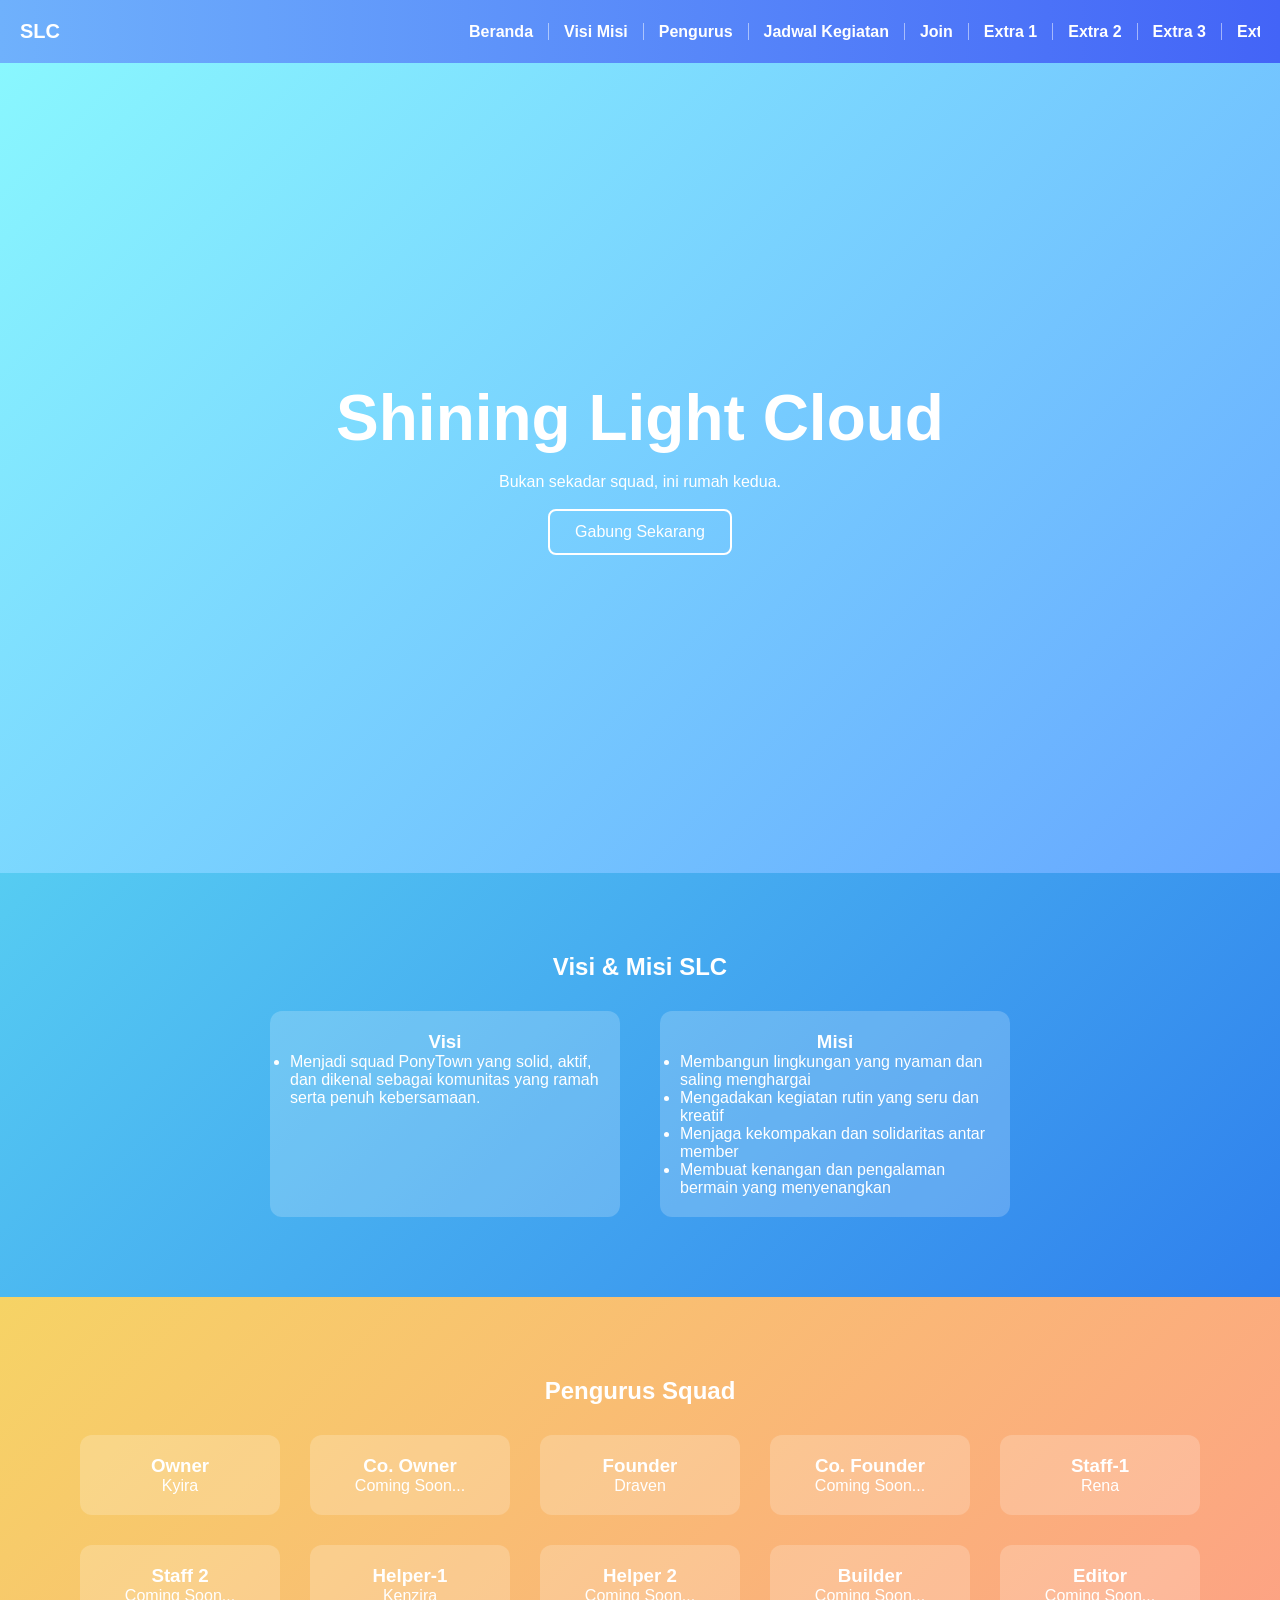
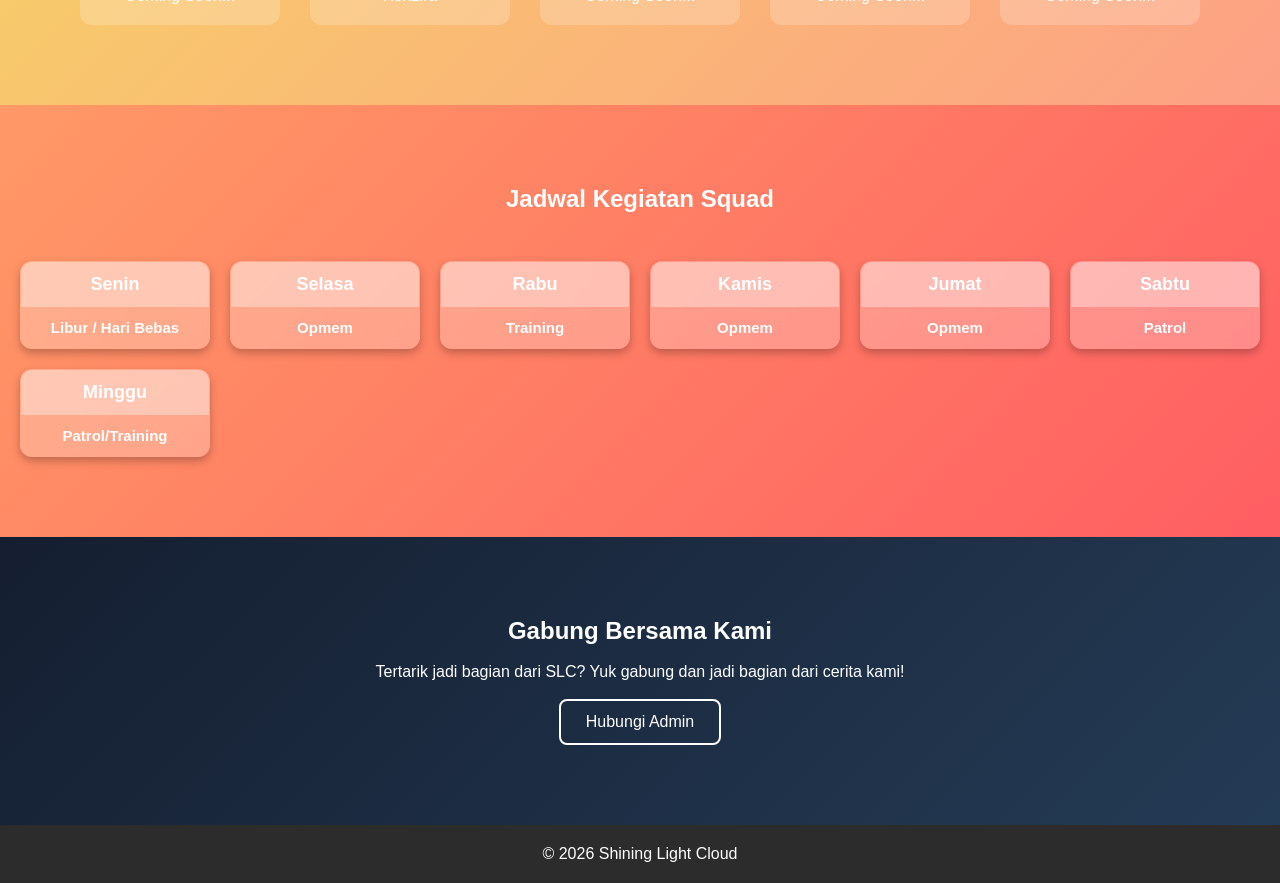
==== index.html @ 94235d1d "Add files via upload" ====
<!DOCTYPE html>
<html lang="id">
<head>
    <meta charset="UTF-8">
    <meta name="viewport" content="width=device-width, initial-scale=1.0">
    <title>Shining Light Cloud</title>
    <link rel="stylesheet" href="assets/css/beranda.css">
</head>
<body>

<!-- NAVBAR -->
<nav class="navbar">
    <div class="logo">SLC</div>

    <div class="nav-scroll">
        <ul>
            <li><a href="#hero">Beranda</a></li>
            <li><a href="#about">Visi Misi</a></li>
            <li><a href="#team">Pengurus</a></li>
            <li><a href="#activity">Jadwal Kegiatan</a></li>
            <li><a href="#join">Join</a></li>

            <!-- Extra scroll menu -->
            <li><a href="#extra1">Extra 1</a></li>
            <li><a href="#extra2">Extra 2</a></li>
            <li><a href="#extra3">Extra 3</a></li>
            <li><a href="#extra4">Extra 4</a></li>
            <li><a href="#extra5">Extra 5</a></li>
            <li><a href="#extra6">Extra 6</a></li>
        </ul>
    </div>
</nav>

<!-- HERO -->
<section id="hero" class="section hero">
    <div class="hero-text">
        <h1>Shining Light Cloud</h1> <br>
        <p>Bukan sekadar squad, ini rumah kedua.</p> <br>
        <a href="#join" class="btn">Gabung Sekarang</a>
    </div>
</section>

<!-- ABOUT -->
<section id="about" class="section about">
    <h2>Visi & Misi SLC</h2>

    <div class="about-container">
        <div class="visi">
            <h3>Visi</h3>
            <ul>
                <li>Menjadi squad PonyTown yang solid, aktif, dan dikenal sebagai komunitas yang ramah serta penuh kebersamaan.</li>
            </ul>
        </div>

        <div class="misi">
            <h3>Misi</h3>
            <ul>
                <li>Membangun lingkungan yang nyaman dan saling menghargai</li>
                <li>Mengadakan kegiatan rutin yang seru dan kreatif</li>
                <li>Menjaga kekompakan dan solidaritas antar member</li>
                <li>Membuat kenangan dan pengalaman bermain yang menyenangkan</li>
            </ul>
        </div>
    </div>
</section>

<!-- TEAM -->
<section id="team" class="section team">
    <h2>Pengurus Squad</h2>

    <div class="team-container">

        <a href="pages/admin/kyira.html" class="member">
            <h3>Owner</h3>
            <p>Kyira</p>
        </a>

        <div class="member">
            <h3>Co. Owner</h3>
            <p>Coming Soon...</p>
        </div>

        <a href="pages/admin/draven.html" class="member">
            <h3>Founder</h3>
            <p>Draven</p>
        </a>

        <div class="member">
            <h3>Co. Founder</h3>
            <p>Coming Soon...</p>
        </div>

        <a href="pages/admin/rena.html" class="member">
            <h3>Staff-1</h3>
            <p>Rena</p>
        </a>

        <div class="member">
            <h3>Staff 2</h3>
            <p>Coming Soon...</p>
        </div>

        <a href="pages/admin/kenzira.html" class="member">
            <h3>Helper-1</h3>
            <p>Kenzira</p>
        </a>

        <div class="member">
            <h3>Helper 2</h3>
            <p>Coming Soon...</p>
        </div>

        <div class="member">
            <h3>Builder</h3>
            <p>Coming Soon...</p>
        </div>

        <div class="member">
            <h3>Editor</h3>
            <p>Coming Soon...</p>
        </div>

    </div>
</section>

<!-- ACTIVITY – Jadwal Tabel -->
<section id="activity" class="section activity">
    <h2>Jadwal Kegiatan Squad</h2><br>

    <div class="schedule-grid">

        <table class="schedule-table">
            <tr><th>Senin</th></tr>
            <tr><td>Libur / Hari Bebas</td></tr>
        </table>

        <table class="schedule-table">
            <tr><th>Selasa</th></tr>
            <tr><td>Opmem</td></tr>
        </table>

        <table class="schedule-table">
            <tr><th>Rabu</th></tr>
            <tr><td>Training</td></tr>
        </table>

        <table class="schedule-table">
            <tr><th>Kamis</th></tr>
            <tr><td>Opmem</td></tr>
        </table>

        <table class="schedule-table">
            <tr><th>Jumat</th></tr>
            <tr><td>Opmem</td></tr>
        </table>

        <table class="schedule-table">
            <tr><th>Sabtu</th></tr>
            <tr><td>Patrol</td></tr>
        </table>

        <table class="schedule-table">
            <tr><th>Minggu</th></tr>
            <tr><td>Patrol/Training</td></tr>
        </table>

    </div>
</section>

<!-- JOIN -->
<section id="join" class="section join">
    <h2>Gabung Bersama Kami</h2><br>
    <p>Tertarik jadi bagian dari SLC? Yuk gabung dan jadi bagian dari cerita kami!</p><br>

    <a href="pages/admin.html" class="btn">Hubungi Admin</a>
</section>

<footer>
    &copy; 2026 Shining Light Cloud
</footer>

</body>
</html>
---- assets/css/beranda.css ----
* {
    margin: 0;
    padding: 0;
    box-sizing: border-box;
}

body {
    font-family: Arial, sans-serif;
}

/* NAVBAR */
.navbar {
    display: flex;
    justify-content: space-between;
    align-items: center;
    padding: 20px 20px;
    background: linear-gradient(to right, #6fb1fc, #4364f7);
    color: white;
    position: sticky;
    top: 0;
    z-index: 100;
}

/* BAGIAN SCROLL */
.nav-scroll {
    overflow-x: auto;
    white-space: nowrap;
    max-width: 65%;
}

.nav-scroll::-webkit-scrollbar {
    display: none;
}

.nav-scroll ul {
    display: inline-flex;
    min-width: 900px;
}

.nav-scroll li {
    list-style: none;
}

.nav-scroll li a {
    text-decoration: none;
    color: white;
    font-weight: bold;
    padding: 0 15px;
    border-right: 1px solid rgba(255,255,255,0.5);
}

.nav-scroll li:last-child a {
    border-right: none;
}

.logo {
    font-weight: bold;
    font-size: 20px;
}

/* SECTION */
.section {
    padding: 80px 20px;
    text-align: center;
    color: white;
}

/* HERO */
.hero {
    height: 90vh;
    display: flex;
    justify-content: center;
    align-items: center;
    background: linear-gradient(135deg, #89f7fe, #66a6ff);
}

.hero h1 {
    font-size: 64px;
}

.btn {
    display: inline-block;
    color: white;
    text-decoration: none;
    border: 2px solid white;
    padding: 12px 25px;
    border-radius: 8px;
}

/* ABOUT */
.about {
    background: linear-gradient(135deg, #56ccf2, #2f80ed);
}

.about-container {
    display: flex;
    gap: 40px;
    justify-content: center;
    flex-wrap: wrap;
    margin-top: 30px;
}

.visi, .misi {
    background: rgba(255,255,255,0.2);
    padding: 20px;
    border-radius: 12px;
    width: 350px;
}

.visi ul, .misi ul {
    text-align: left;
}

/* TEAM */
.team {
    background: linear-gradient(135deg, #f6d365, #fda085);
}

.team-container {
    display: flex;
    gap: 30px;
    flex-wrap: wrap;
    justify-content: center;
    margin-top: 30px;
}

.member {
    text-decoration: none;
    color: white;
    background: rgba(255,255,255,0.2);
    padding: 20px;
    border-radius: 12px;
    width: 200px;
    transition: 0.3s;
}

.member:hover {
    transform: translateY(-8px);
    background: rgba(255,255,255,0.35);
}

/* ACTIVITY */
.activity {
    background: linear-gradient(135deg, #ff9966, #ff5e62);
}

/* GRID TABEL JADWAL */
.schedule-grid {
    display: grid;
    grid-template-columns: repeat(auto-fit, minmax(180px, 1fr));
    gap: 20px;
    margin-top: 30px;
}

/* TABEL JADWAL */
.schedule-table {
    width: 100%;
    border-collapse: collapse;
    background: rgba(255,255,255,0.25);
    backdrop-filter: blur(6px);
    border-radius: 12px;
    overflow: hidden;
    text-align: center;
    color: white;
    font-weight: bold;
    box-shadow: 0 4px 8px rgba(0,0,0,0.25);
    border: 1px solid rgba(255,255,255,0.4);
}

.schedule-table th {
    padding: 12px;
    background: rgba(255,255,255,0.35);
    font-size: 18px;
}

.schedule-table td {
    padding: 12px;
    font-size: 15px;
}

/* JOIN */
.join {
    background: linear-gradient(135deg, #141e30, #243b55);
}

footer {
    text-align: center;
    padding: 20px;
    background: #2c2c2c;
    color: white;
}
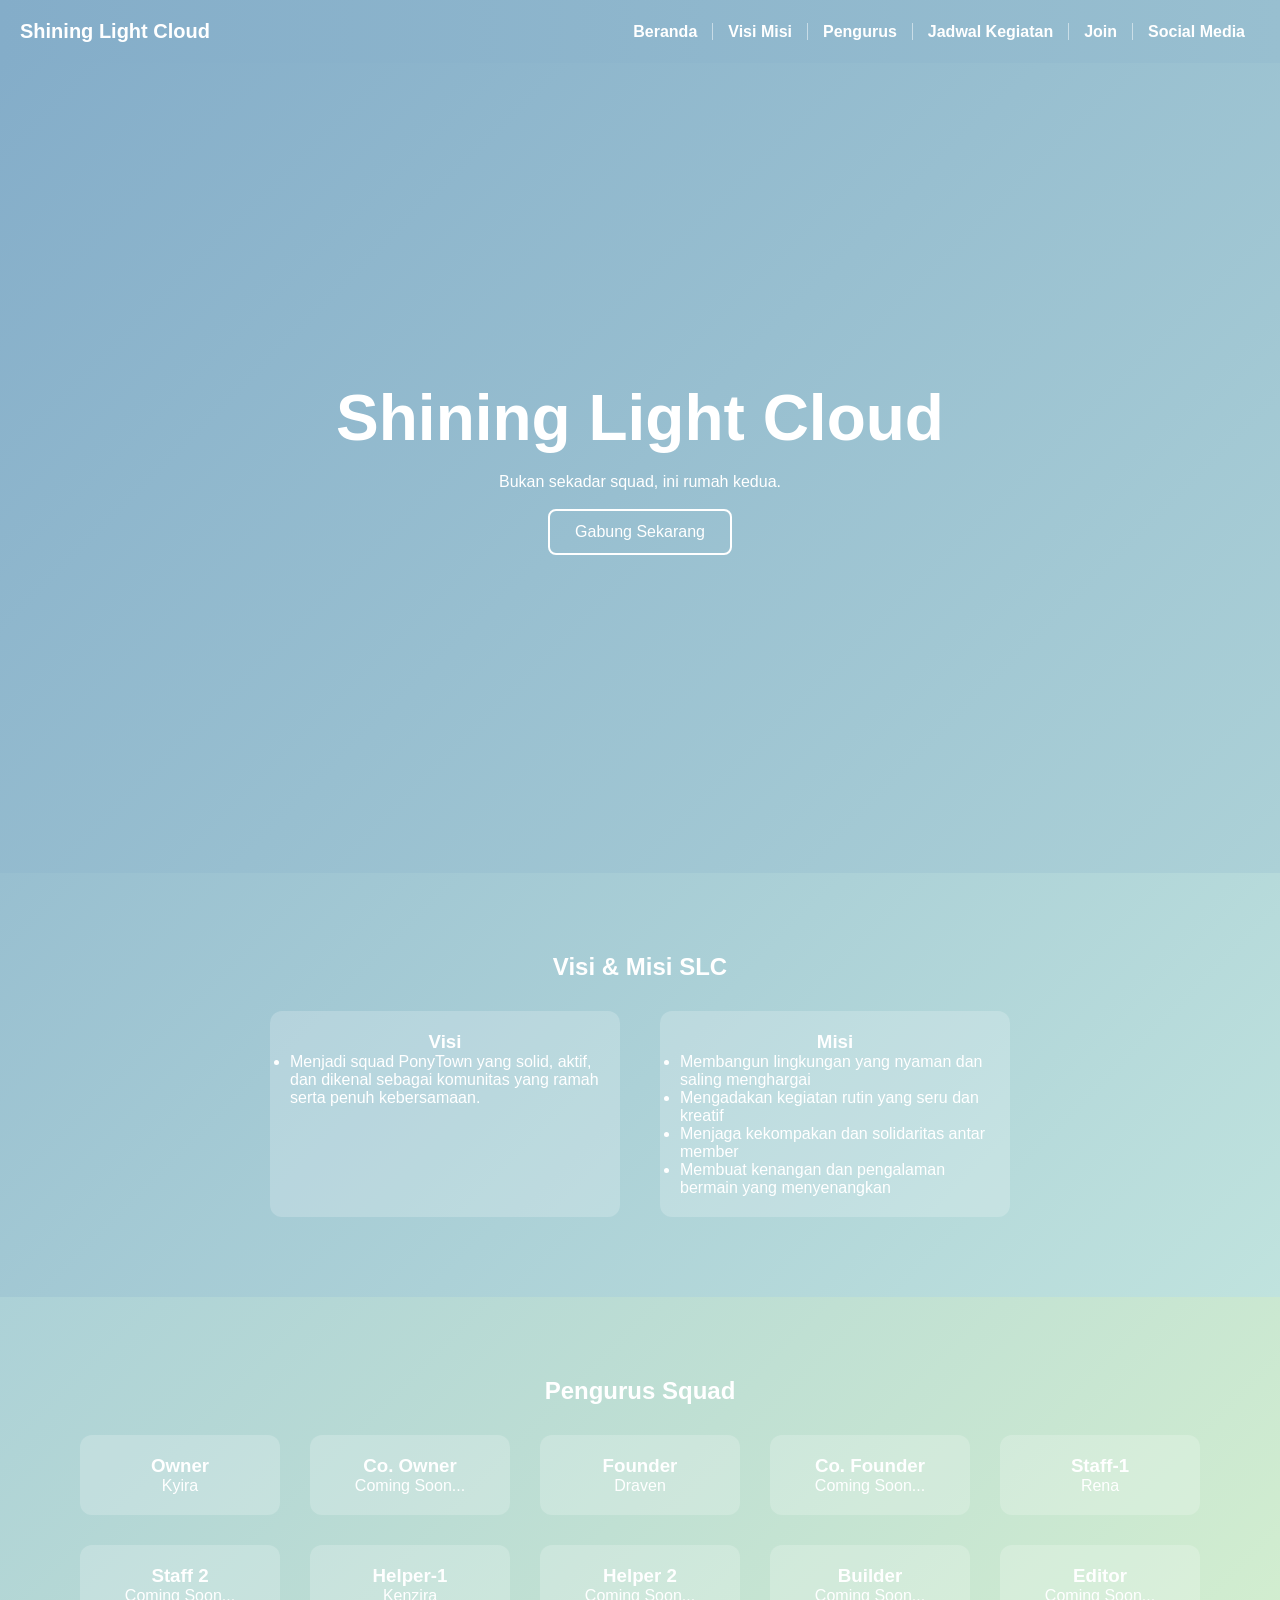
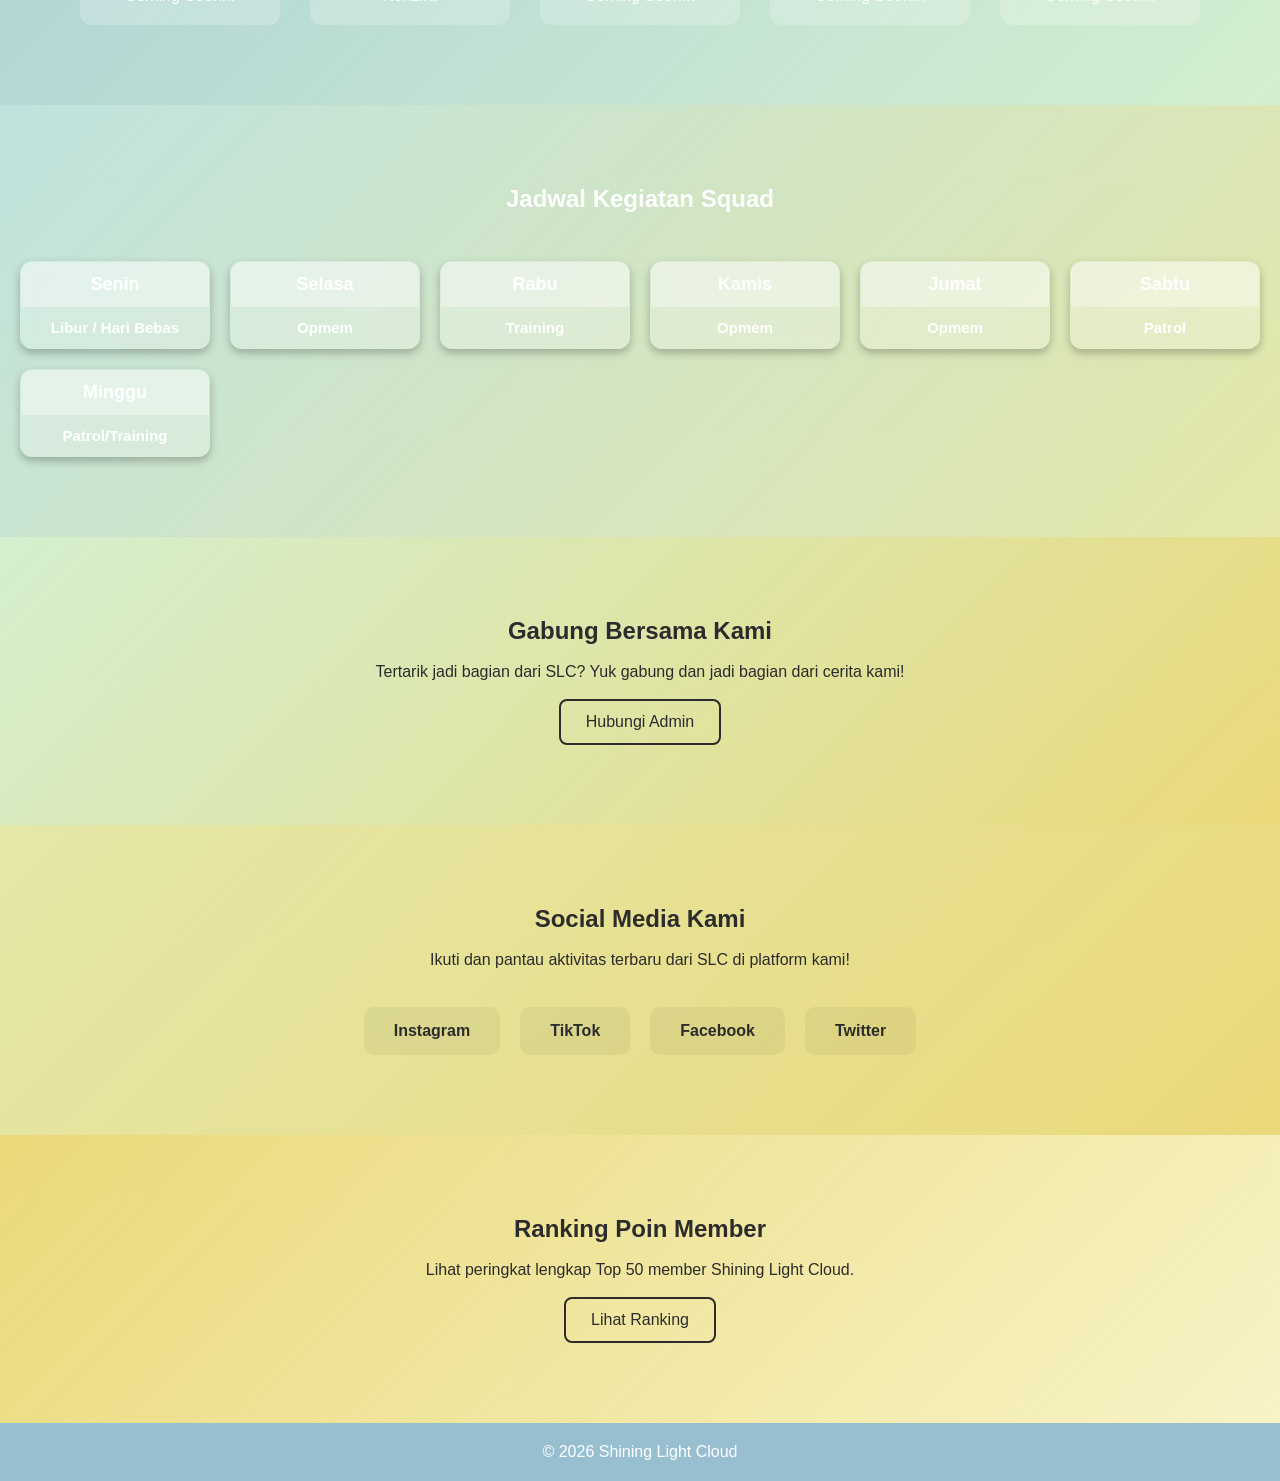
==== commit 05336833: "Add files via upload" ====
--- a/index.html
+++ b/index.html
@@ -10,29 +10,22 @@
 
 <!-- NAVBAR -->
 <nav class="navbar">
-    <div class="logo">SLC</div>
+    <div class="logo">Shining Light Cloud</div>
 
     <div class="nav-scroll">
         <ul>
-            <li><a href="#hero">Beranda</a></li>
-            <li><a href="#about">Visi Misi</a></li>
-            <li><a href="#team">Pengurus</a></li>
-            <li><a href="#activity">Jadwal Kegiatan</a></li>
+            <li><a href="#beranda">Beranda</a></li>
+            <li><a href="#visi-misi">Visi Misi</a></li>
+            <li><a href="#pengurus">Pengurus</a></li>
+            <li><a href="#kegiatan">Jadwal Kegiatan</a></li>
             <li><a href="#join">Join</a></li>
-
-            <!-- Extra scroll menu -->
-            <li><a href="#extra1">Extra 1</a></li>
-            <li><a href="#extra2">Extra 2</a></li>
-            <li><a href="#extra3">Extra 3</a></li>
-            <li><a href="#extra4">Extra 4</a></li>
-            <li><a href="#extra5">Extra 5</a></li>
-            <li><a href="#extra6">Extra 6</a></li>
+            <li><a href="#social-media">Social Media</a></li>
         </ul>
     </div>
 </nav>
 
-<!-- HERO -->
-<section id="hero" class="section hero">
+<!-- sect1 -->
+<section id="beranda" class="section hero">
     <div class="hero-text">
         <h1>Shining Light Cloud</h1> <br>
         <p>Bukan sekadar squad, ini rumah kedua.</p> <br>
@@ -40,8 +33,8 @@
     </div>
 </section>
 
-<!-- ABOUT -->
-<section id="about" class="section about">
+<!-- sect2 -->
+<section id="visi-misi" class="section about">
     <h2>Visi & Misi SLC</h2>
 
     <div class="about-container">
@@ -64,8 +57,8 @@
     </div>
 </section>
 
-<!-- TEAM -->
-<section id="team" class="section team">
+<!-- sect3 -->
+<section id="pengurus" class="section team">
     <h2>Pengurus Squad</h2>
 
     <div class="team-container">
@@ -123,8 +116,8 @@
     </div>
 </section>
 
-<!-- ACTIVITY – Jadwal Tabel -->
-<section id="activity" class="section activity">
+<!-- sect4 -->
+<section id="kegiatan" class="section activity">
     <h2>Jadwal Kegiatan Squad</h2><br>
 
     <div class="schedule-grid">
@@ -167,12 +160,33 @@
     </div>
 </section>
 
-<!-- JOIN -->
+<!-- sect5 -->
 <section id="join" class="section join">
     <h2>Gabung Bersama Kami</h2><br>
     <p>Tertarik jadi bagian dari SLC? Yuk gabung dan jadi bagian dari cerita kami!</p><br>
 
     <a href="pages/admin.html" class="btn">Hubungi Admin</a>
+</section>
+
+<!-- sect6 -->
+<section id="social-media" class="section social">
+    <h2>Social Media Kami</h2><br>
+    <p>Ikuti dan pantau aktivitas terbaru dari SLC di platform kami!</p><br>
+
+    <div class="social-container">
+        <a href="https://www.instagram.com/shininglightcloud?igsh=OTZnd3Znb2lmcnAx" class="social-box">Instagram</a>
+        <a href="https://www.tiktok.com/@shining.light.clo?_r=1&_t=ZS-95J1mHnRZrQ" class="social-box">TikTok</a>
+        <a href="https://www.facebook.com/profile.php?id=61574347956772&mibextid=rS40aB7S9Ucbxw6v" class="social-box">Facebook</a>
+        <a href="https://x.com/SCloud65213" class="social-box">Twitter</a>
+    </div>
+</section>
+
+<!-- sect7 -->
+<section id="ranking" class="section ranking">
+    <h2>Ranking Poin Member</h2><br>
+    <p>Lihat peringkat lengkap Top 50 member Shining Light Cloud.</p><br>
+
+    <a href="pages/ranking.html" class="btn">Lihat Ranking</a>
 </section>
 
 <footer>
--- a/assets/css/beranda.css
+++ b/assets/css/beranda.css
@@ -4,6 +4,10 @@
     box-sizing: border-box;
 }
 
+html {
+    scroll-behavior: smooth;
+}
+
 body {
     font-family: Arial, sans-serif;
 }
@@ -14,14 +18,14 @@
     justify-content: space-between;
     align-items: center;
     padding: 20px 20px;
-    background: linear-gradient(to right, #6fb1fc, #4364f7);
+    background: linear-gradient(to right, #84ADC9, #98BFD0);
     color: white;
     position: sticky;
     top: 0;
     z-index: 100;
 }
 
-/* BAGIAN SCROLL */
+/* NAV SCROLL */
 .nav-scroll {
     overflow-x: auto;
     white-space: nowrap;
@@ -33,8 +37,7 @@
 }
 
 .nav-scroll ul {
-    display: inline-flex;
-    min-width: 900px;
+    display: flex;
 }
 
 .nav-scroll li {
@@ -47,6 +50,11 @@
     font-weight: bold;
     padding: 0 15px;
     border-right: 1px solid rgba(255,255,255,0.5);
+    transition: 0.3s;
+}
+
+.nav-scroll li a:hover {
+    opacity: 0.7;
 }
 
 .nav-scroll li:last-child a {
@@ -63,6 +71,7 @@
     padding: 80px 20px;
     text-align: center;
     color: white;
+    scroll-margin-top: 100px;
 }
 
 /* HERO */
@@ -71,7 +80,7 @@
     display: flex;
     justify-content: center;
     align-items: center;
-    background: linear-gradient(135deg, #89f7fe, #66a6ff);
+    background: linear-gradient(135deg, #84ADC9, #ACD1D7);
 }
 
 .hero h1 {
@@ -85,11 +94,16 @@
     border: 2px solid white;
     padding: 12px 25px;
     border-radius: 8px;
+    transition: 0.3s;
+}
+
+.btn:hover {
+    background: rgba(255,255,255,0.2);
 }
 
 /* ABOUT */
 .about {
-    background: linear-gradient(135deg, #56ccf2, #2f80ed);
+    background: linear-gradient(135deg, #98BFD0, #C0E3DE);
 }
 
 .about-container {
@@ -113,7 +127,7 @@
 
 /* TEAM */
 .team {
-    background: linear-gradient(135deg, #f6d365, #fda085);
+    background: linear-gradient(135deg, #ACD1D7, #D4EFCF);
 }
 
 .team-container {
@@ -141,10 +155,10 @@
 
 /* ACTIVITY */
 .activity {
-    background: linear-gradient(135deg, #ff9966, #ff5e62);
-}
-
-/* GRID TABEL JADWAL */
+    background: linear-gradient(135deg, #C0E3DE, #E4E7A8);
+}
+
+/* GRID */
 .schedule-grid {
     display: grid;
     grid-template-columns: repeat(auto-fit, minmax(180px, 1fr));
@@ -152,7 +166,7 @@
     margin-top: 30px;
 }
 
-/* TABEL JADWAL */
+/* TABLE */
 .schedule-table {
     width: 100%;
     border-collapse: collapse;
@@ -180,12 +194,61 @@
 
 /* JOIN */
 .join {
-    background: linear-gradient(135deg, #141e30, #243b55);
-}
-
+    background: linear-gradient(135deg, #D4EFCF, #EAD97A);
+    color: #2c2c2c;
+}
+
+/* SOCIAL */
+.social {
+    background: linear-gradient(135deg, #E4E7A8, #EAD97A);
+    color: #2c2c2c;
+}
+
+.social-container {
+    display: flex;
+    justify-content: center;
+    flex-wrap: wrap;
+    gap: 20px;
+    margin-top: 20px;
+}
+
+.social-box {
+    text-decoration: none;
+    color: #2c2c2c;
+    background: rgba(0,0,0,0.05);
+    padding: 15px 30px;
+    border-radius: 10px;
+    font-weight: bold;
+    transition: 0.3s;
+}
+
+.social-box:hover {
+    background: rgba(0,0,0,0.1);
+    transform: translateY(-5px);
+}
+
+/* BUTTON FIX DI AREA TERANG */
+.join .btn {
+    color: #2c2c2c;
+    border-color: #2c2c2c;
+}
+
+/* RANKING */
+.ranking {
+    background: linear-gradient(135deg, #EAD97A, #F7F3C6);
+    color: #2c2c2c;
+}
+
+/* tombol biar keliatan jelas di background terang */
+.ranking .btn {
+    color: #2c2c2c;
+    border-color: #2c2c2c;
+}
+
+/* FOOTER */
 footer {
     text-align: center;
     padding: 20px;
-    background: #2c2c2c;
+    background: #98BFD0;
     color: white;
 }
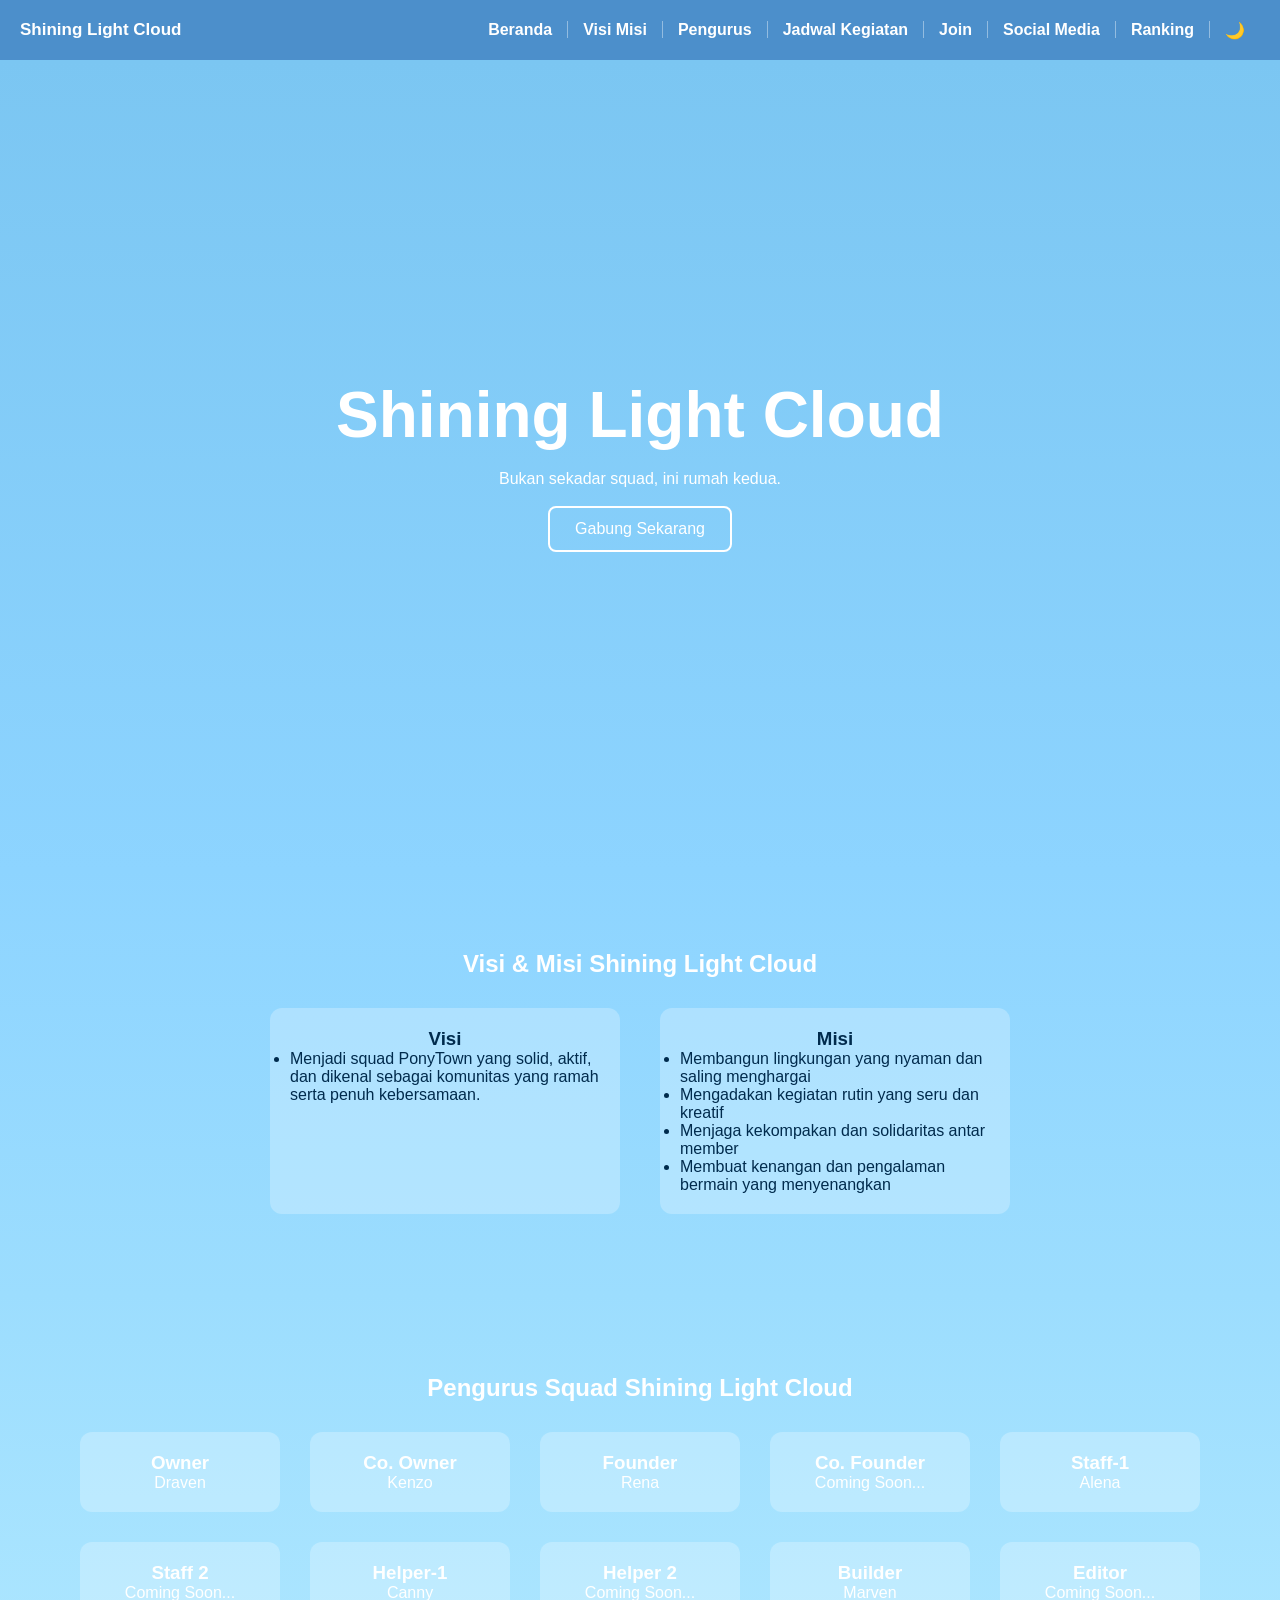
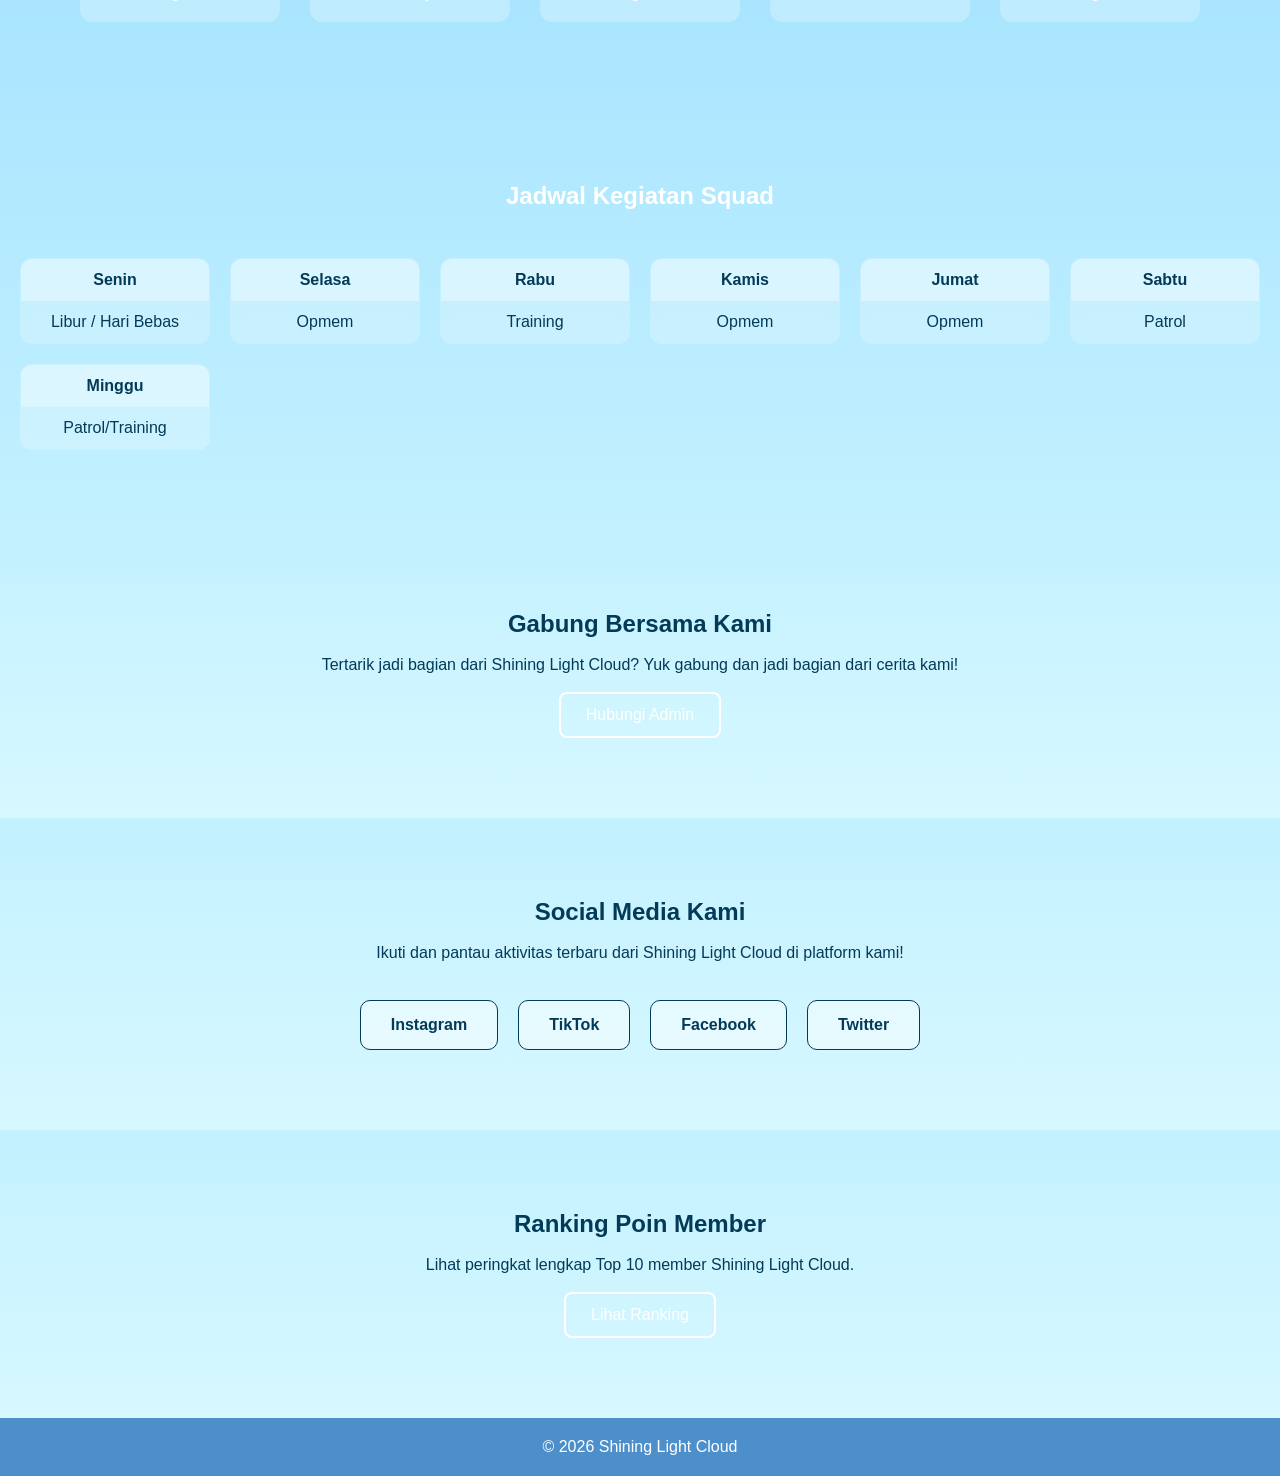
==== commit 9030bb00: "Add files via upload" ====
--- a/index.html
+++ b/index.html
@@ -8,7 +8,6 @@
 </head>
 <body>
 
-<!-- NAVBAR -->
 <nav class="navbar">
     <div class="logo">Shining Light Cloud</div>
 
@@ -20,11 +19,12 @@
             <li><a href="#kegiatan">Jadwal Kegiatan</a></li>
             <li><a href="#join">Join</a></li>
             <li><a href="#social-media">Social Media</a></li>
+            <li><a href="#ranking">Ranking</a></li>
+            <li><a href="javascript:void(0)" id="theme-toggle" style="border:none;">🌙</a></li>
         </ul>
     </div>
 </nav>
 
-<!-- sect1 -->
 <section id="beranda" class="section hero">
     <div class="hero-text">
         <h1>Shining Light Cloud</h1> <br>
@@ -33,9 +33,8 @@
     </div>
 </section>
 
-<!-- sect2 -->
 <section id="visi-misi" class="section about">
-    <h2>Visi & Misi SLC</h2>
+    <h2>Visi & Misi Shining Light Cloud</h2>
 
     <div class="about-container">
         <div class="visi">
@@ -57,25 +56,24 @@
     </div>
 </section>
 
-<!-- sect3 -->
 <section id="pengurus" class="section team">
-    <h2>Pengurus Squad</h2>
+    <h2>Pengurus Squad Shining Light Cloud</h2>
 
     <div class="team-container">
 
-        <a href="pages/admin/kyira.html" class="member">
+        <a href="pages/admin/draven.html" class="member">
             <h3>Owner</h3>
-            <p>Kyira</p>
+            <p>Draven</p>
         </a>
 
-        <div class="member">
+        <a href="pages/admin/kenzo.html" class="member">
             <h3>Co. Owner</h3>
-            <p>Coming Soon...</p>
-        </div>
+            <p>Kenzo</p>
+        </a>
 
-        <a href="pages/admin/draven.html" class="member">
+        <a href="pages/admin/rena.html" class="member">
             <h3>Founder</h3>
-            <p>Draven</p>
+            <p>Rena</p>
         </a>
 
         <div class="member">
@@ -83,9 +81,9 @@
             <p>Coming Soon...</p>
         </div>
 
-        <a href="pages/admin/rena.html" class="member">
+        <a href="pages/admin/alena.html" class="member">
             <h3>Staff-1</h3>
-            <p>Rena</p>
+            <p>Alena</p>
         </a>
 
         <div class="member">
@@ -93,9 +91,9 @@
             <p>Coming Soon...</p>
         </div>
 
-        <a href="pages/admin/kenzira.html" class="member">
+        <a href="pages/admin/canny.html" class="member">
             <h3>Helper-1</h3>
-            <p>Kenzira</p>
+            <p>Canny</p>
         </a>
 
         <div class="member">
@@ -103,10 +101,10 @@
             <p>Coming Soon...</p>
         </div>
 
-        <div class="member">
+        <a href="pages/admin/marven.html" class="member">
             <h3>Builder</h3>
-            <p>Coming Soon...</p>
-        </div>
+            <p>Marven</p>
+        </a>
 
         <div class="member">
             <h3>Editor</h3>
@@ -116,7 +114,6 @@
     </div>
 </section>
 
-<!-- sect4 -->
 <section id="kegiatan" class="section activity">
     <h2>Jadwal Kegiatan Squad</h2><br>
 
@@ -160,18 +157,16 @@
     </div>
 </section>
 
-<!-- sect5 -->
 <section id="join" class="section join">
     <h2>Gabung Bersama Kami</h2><br>
-    <p>Tertarik jadi bagian dari SLC? Yuk gabung dan jadi bagian dari cerita kami!</p><br>
+    <p>Tertarik jadi bagian dari Shining Light Cloud? Yuk gabung dan jadi bagian dari cerita kami!</p><br>
 
     <a href="pages/admin.html" class="btn">Hubungi Admin</a>
 </section>
 
-<!-- sect6 -->
 <section id="social-media" class="section social">
     <h2>Social Media Kami</h2><br>
-    <p>Ikuti dan pantau aktivitas terbaru dari SLC di platform kami!</p><br>
+    <p>Ikuti dan pantau aktivitas terbaru dari Shining Light Cloud di platform kami!</p><br>
 
     <div class="social-container">
         <a href="https://www.instagram.com/shininglightcloud?igsh=OTZnd3Znb2lmcnAx" class="social-box">Instagram</a>
@@ -181,10 +176,9 @@
     </div>
 </section>
 
-<!-- sect7 -->
 <section id="ranking" class="section ranking">
     <h2>Ranking Poin Member</h2><br>
-    <p>Lihat peringkat lengkap Top 50 member Shining Light Cloud.</p><br>
+    <p>Lihat peringkat lengkap Top 10 member Shining Light Cloud.</p><br>
 
     <a href="pages/ranking.html" class="btn">Lihat Ranking</a>
 </section>
@@ -193,5 +187,6 @@
     &copy; 2026 Shining Light Cloud
 </footer>
 
+<script src="assets/js/beranda.js"></script>
 </body>
 </html>
--- a/assets/css/beranda.css
+++ b/assets/css/beranda.css
@@ -10,100 +10,89 @@
 
 body {
     font-family: Arial, sans-serif;
-}
-
-/* NAVBAR */
+    transition: background 0.5s ease, color 0.5s ease;
+    background-color: #7BC6F2; 
+}
+
 .navbar {
     display: flex;
     justify-content: space-between;
     align-items: center;
     padding: 20px 20px;
-    background: linear-gradient(to right, #84ADC9, #98BFD0);
+    background: #4C8FCB; 
     color: white;
     position: sticky;
     top: 0;
     z-index: 100;
 }
 
-/* NAV SCROLL */
 .nav-scroll {
     overflow-x: auto;
     white-space: nowrap;
     max-width: 65%;
 }
-
-.nav-scroll::-webkit-scrollbar {
-    display: none;
-}
-
-.nav-scroll ul {
-    display: flex;
-}
-
-.nav-scroll li {
-    list-style: none;
-}
+.nav-scroll::-webkit-scrollbar { display: none; }
+.nav-scroll ul { display: flex; }
+.nav-scroll li { list-style: none; }
 
 .nav-scroll li a {
     text-decoration: none;
     color: white;
     font-weight: bold;
     padding: 0 15px;
-    border-right: 1px solid rgba(255,255,255,0.5);
-    transition: 0.3s;
-}
-
-.nav-scroll li a:hover {
-    opacity: 0.7;
-}
-
-.nav-scroll li:last-child a {
-    border-right: none;
-}
+    border-right: 1px solid rgba(255,255,255,0.4);
+    transition: 0.3s;
+}
+.nav-scroll li a:hover { opacity: 0.7; }
+.nav-scroll li:last-child a { border-right: none; }
 
 .logo {
     font-weight: bold;
-    font-size: 20px;
-}
-
-/* SECTION */
+    font-size: 17px;
+}
+
+.hero {
+    height: 90vh;
+    display: flex;
+    justify-content: center;
+    align-items: center;
+    background: linear-gradient(180deg, #7BC6F2, #8DD4FF);
+}
+.hero h1 { font-size: 64px; }
+
+.btn {
+    display: inline-block;
+    color: white;
+    text-decoration: none;
+    border: 2px solid white;
+    padding: 12px 25px;
+    border-radius: 8px;
+    transition: 0.3s;
+}
+.btn:hover { background: rgba(255,255,255,0.2); }
+
 .section {
     padding: 80px 20px;
     text-align: center;
-    color: white;
     scroll-margin-top: 100px;
-}
-
-/* HERO */
-.hero {
-    height: 90vh;
-    display: flex;
-    justify-content: center;
-    align-items: center;
-    background: linear-gradient(135deg, #84ADC9, #ACD1D7);
-}
-
-.hero h1 {
-    font-size: 64px;
-}
-
-.btn {
-    display: inline-block;
-    color: white;
-    text-decoration: none;
-    border: 2px solid white;
-    padding: 12px 25px;
-    border-radius: 8px;
-    transition: 0.3s;
-}
-
-.btn:hover {
-    background: rgba(255,255,255,0.2);
-}
-
-/* ABOUT */
+    color: white;
+}
+
 .about {
-    background: linear-gradient(135deg, #98BFD0, #C0E3DE);
+    background: linear-gradient(180deg, #8DD4FF, #9CDDFE);
+}
+
+.team {
+    background: linear-gradient(180deg, #9CDDFE, #AEE7FF);
+}
+
+.activity {
+    background: linear-gradient(180deg, #AEE7FF, #C3F1FF);
+}
+
+.join, .social, .ranking {
+    background: linear-gradient(180deg, #C3F1FF, #D7F8FF);
+    color: #033A57;
 }
 
 .about-container {
@@ -113,22 +102,14 @@
     flex-wrap: wrap;
     margin-top: 30px;
 }
-
 .visi, .misi {
-    background: rgba(255,255,255,0.2);
+    background: rgba(255,255,255,0.25);
     padding: 20px;
     border-radius: 12px;
     width: 350px;
-}
-
-.visi ul, .misi ul {
-    text-align: left;
-}
-
-/* TEAM */
-.team {
-    background: linear-gradient(135deg, #ACD1D7, #D4EFCF);
-}
+    color: #002B4D;
+}
+.visi ul, .misi ul { text-align: left; }
 
 .team-container {
     display: flex;
@@ -137,28 +118,20 @@
     justify-content: center;
     margin-top: 30px;
 }
-
 .member {
     text-decoration: none;
     color: white;
-    background: rgba(255,255,255,0.2);
+    background: rgba(255,255,255,0.25);
     padding: 20px;
     border-radius: 12px;
     width: 200px;
     transition: 0.3s;
 }
-
 .member:hover {
     transform: translateY(-8px);
     background: rgba(255,255,255,0.35);
 }
 
-/* ACTIVITY */
-.activity {
-    background: linear-gradient(135deg, #C0E3DE, #E4E7A8);
-}
-
-/* GRID */
 .schedule-grid {
     display: grid;
     grid-template-columns: repeat(auto-fit, minmax(180px, 1fr));
@@ -166,43 +139,21 @@
     margin-top: 30px;
 }
 
-/* TABLE */
 .schedule-table {
     width: 100%;
     border-collapse: collapse;
-    background: rgba(255,255,255,0.25);
-    backdrop-filter: blur(6px);
+    background: rgba(255,255,255,0.22);
+    backdrop-filter: blur(5px);
     border-radius: 12px;
+    color: #033A57;
     overflow: hidden;
-    text-align: center;
-    color: white;
-    font-weight: bold;
-    box-shadow: 0 4px 8px rgba(0,0,0,0.25);
-    border: 1px solid rgba(255,255,255,0.4);
-}
-
+    border: 1px solid rgba(255,255,255,0.3);
+}
 .schedule-table th {
     padding: 12px;
-    background: rgba(255,255,255,0.35);
-    font-size: 18px;
-}
-
-.schedule-table td {
-    padding: 12px;
-    font-size: 15px;
-}
-
-/* JOIN */
-.join {
-    background: linear-gradient(135deg, #D4EFCF, #EAD97A);
-    color: #2c2c2c;
-}
-
-/* SOCIAL */
-.social {
-    background: linear-gradient(135deg, #E4E7A8, #EAD97A);
-    color: #2c2c2c;
-}
+    background: rgba(255,255,255,0.33);
+}
+.schedule-table td { padding: 12px; }
 
 .social-container {
     display: flex;
@@ -211,44 +162,69 @@
     gap: 20px;
     margin-top: 20px;
 }
-
 .social-box {
     text-decoration: none;
-    color: #2c2c2c;
-    background: rgba(0,0,0,0.05);
+    color: #033A57;
+    background: rgba(255,255,255,0.45);
+    border: 1px solid #033A57;
     padding: 15px 30px;
     border-radius: 10px;
     font-weight: bold;
     transition: 0.3s;
 }
-
 .social-box:hover {
-    background: rgba(0,0,0,0.1);
+    background: rgba(255,255,255,0.65);
     transform: translateY(-5px);
 }
 
-/* BUTTON FIX DI AREA TERANG */
-.join .btn {
-    color: #2c2c2c;
-    border-color: #2c2c2c;
-}
-
-/* RANKING */
-.ranking {
-    background: linear-gradient(135deg, #EAD97A, #F7F3C6);
-    color: #2c2c2c;
-}
-
-/* tombol biar keliatan jelas di background terang */
-.ranking .btn {
-    color: #2c2c2c;
-    border-color: #2c2c2c;
-}
-
-/* FOOTER */
 footer {
     text-align: center;
     padding: 20px;
-    background: #98BFD0;
-    color: white;
+    background: #4C8FCB;
+    color: white;
+}
+
+body.dark-mode {
+    background-color: #0F243A;
+    color: white;
+}
+
+.dark-mode .navbar {
+    background: linear-gradient(to right, #0F243A, #1A3654);
+}
+
+.dark-mode .hero {
+    background: linear-gradient(180deg, #0F243A, #153557);
+}
+
+.dark-mode .about {
+    background: linear-gradient(180deg, #153557, #1E4366);
+}
+
+.dark-mode .team {
+    background: linear-gradient(180deg, #1E4366, #254F75);
+}
+
+.dark-mode .activity {
+    background: linear-gradient(180deg, #254F75, #2E5B85);
+}
+
+.dark-mode .join,
+.dark-mode .social,
+.dark-mode .ranking {
+    background: linear-gradient(180deg, #2E5B85, #366894);
+    color: white;
+}
+
+.dark-mode .social-box {
+    color: white;
+    border-color: white;
+    background: rgba(255,255,255,0.1);
+}
+.dark-mode .social-box:hover {
+    background: rgba(255,255,255,0.2);
+}
+
+.dark-mode footer {
+    background: #0F243A;
 }
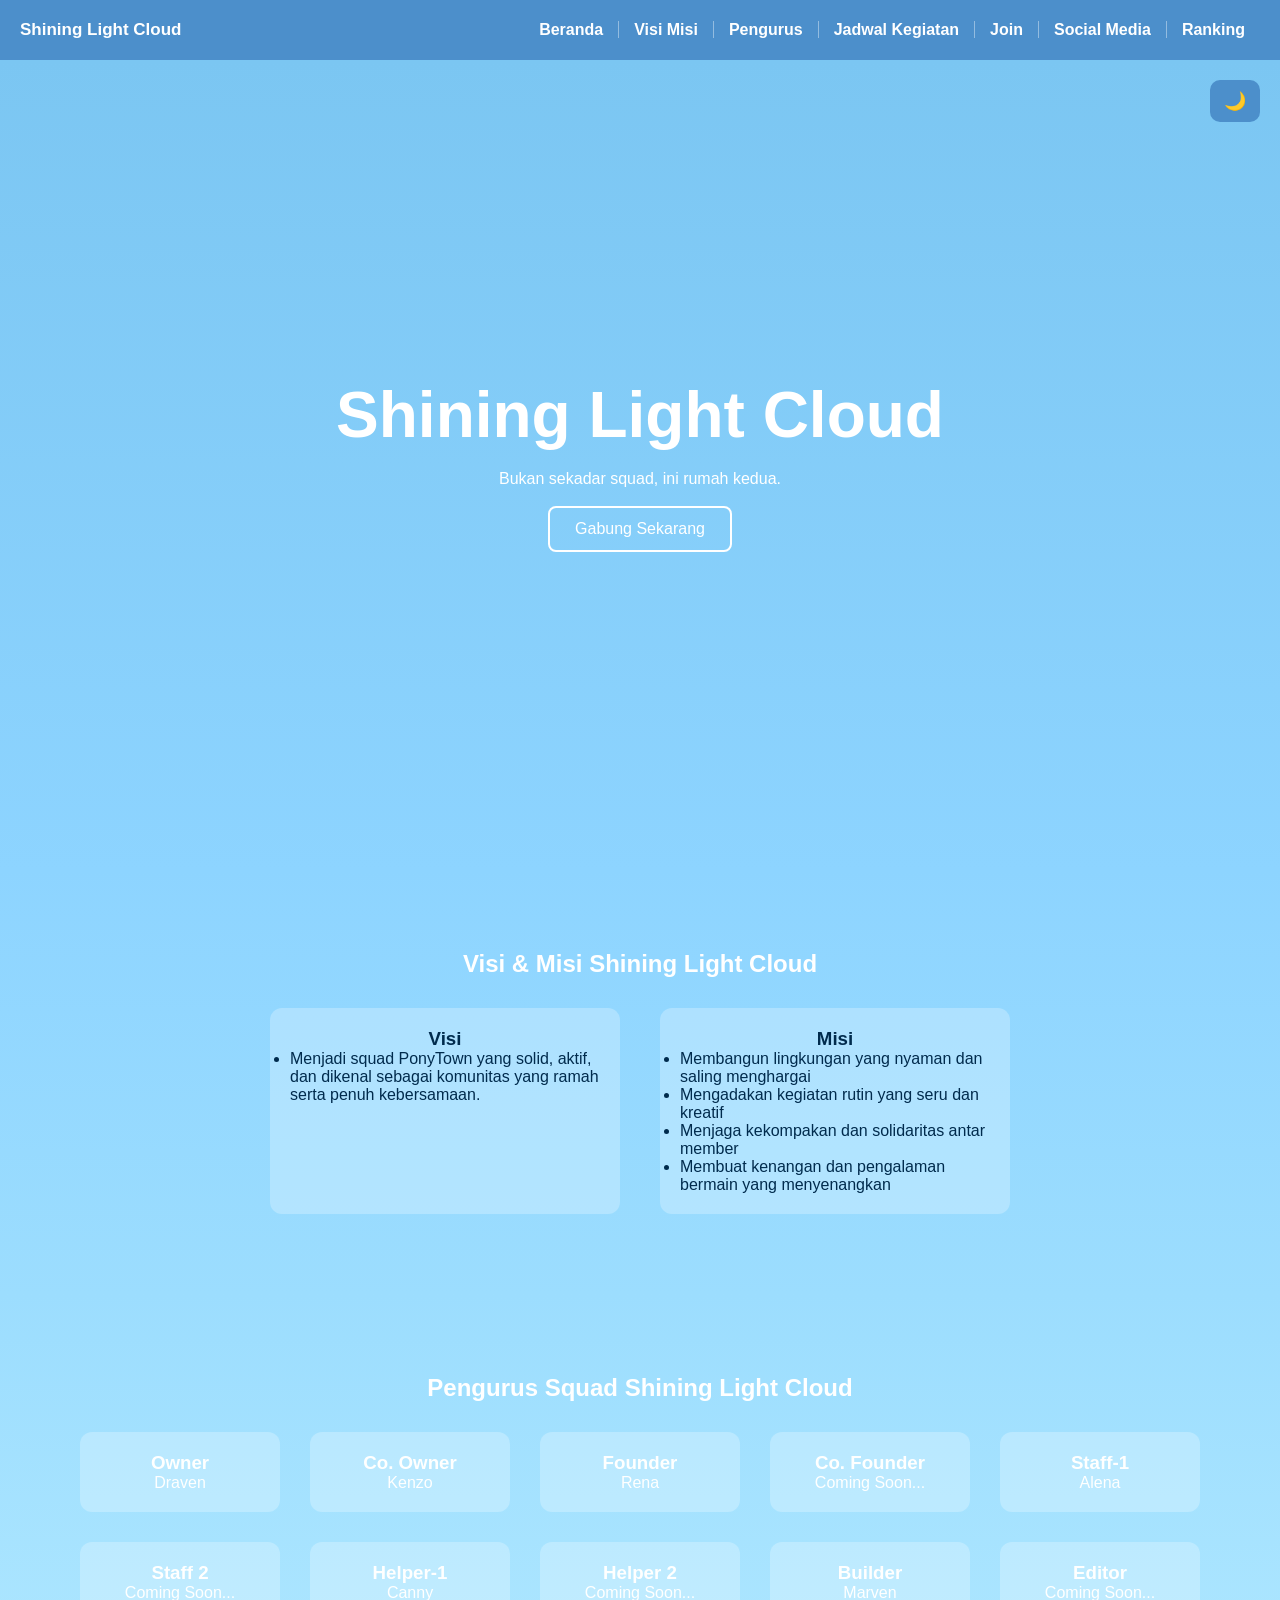
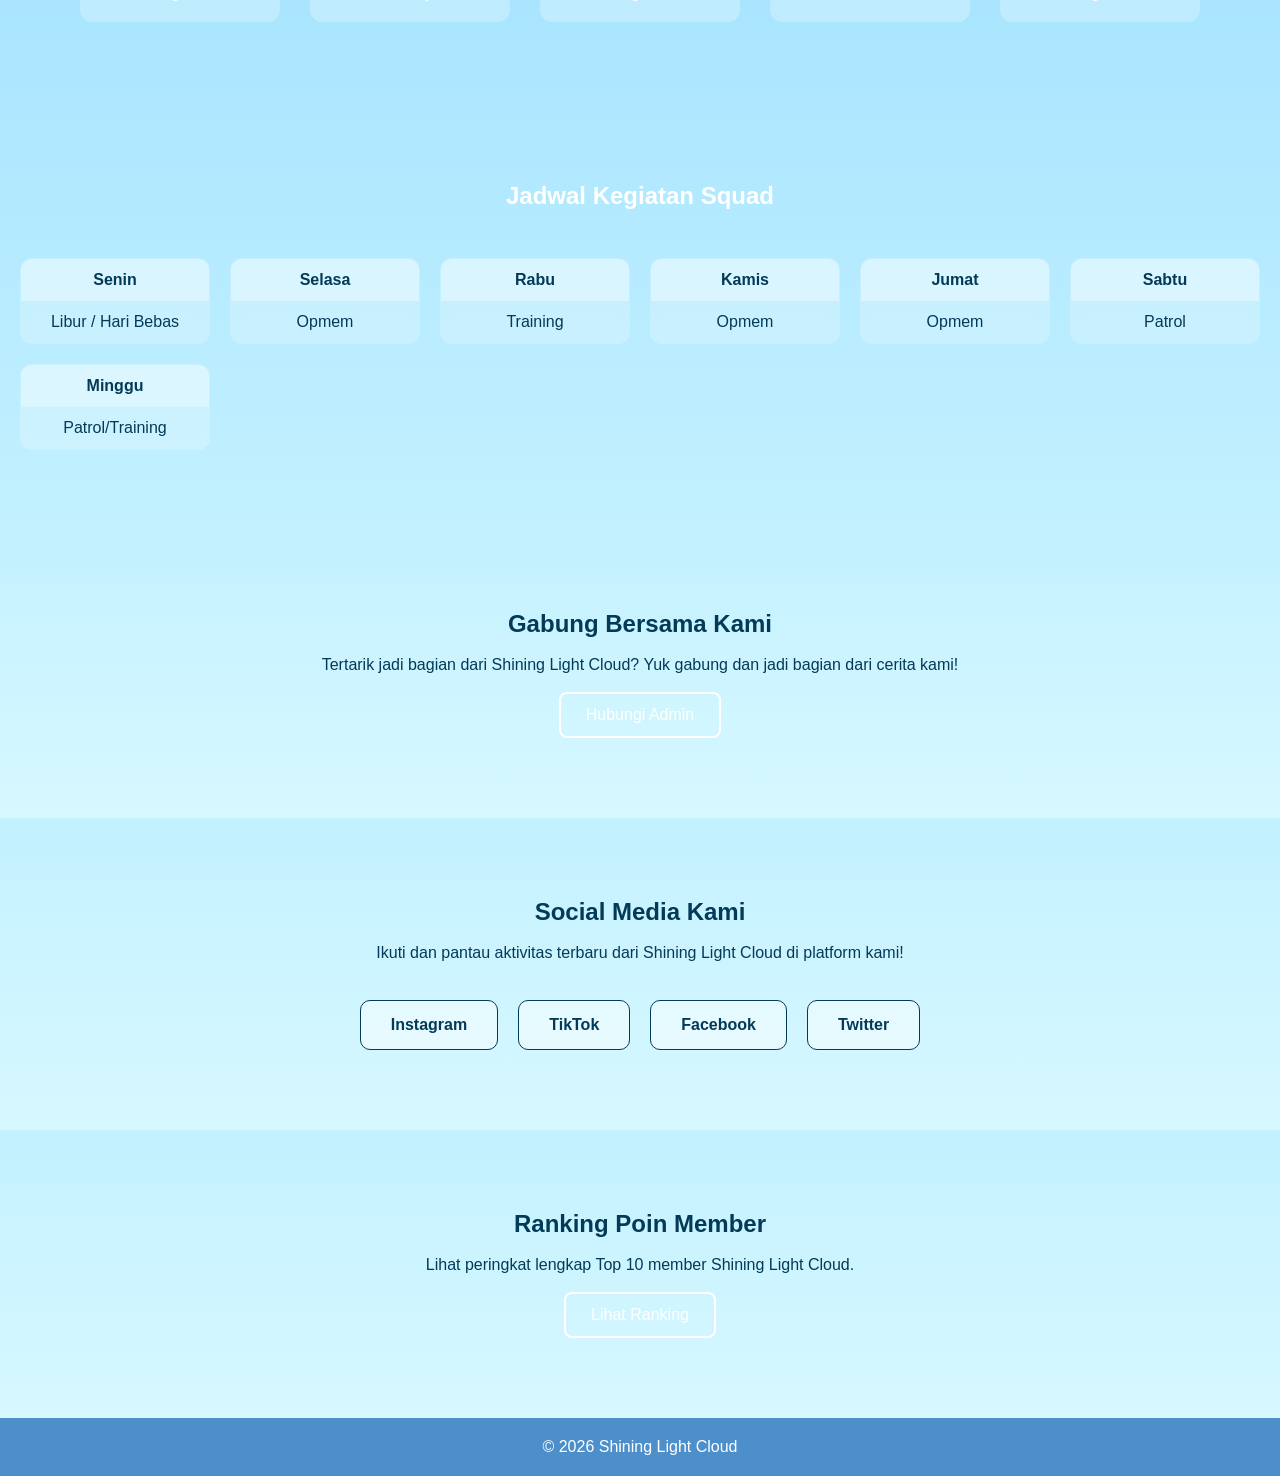
==== commit 9ed1c04b: "Add files via upload" ====
--- a/index.html
+++ b/index.html
@@ -4,6 +4,7 @@
     <meta charset="UTF-8">
     <meta name="viewport" content="width=device-width, initial-scale=1.0">
     <title>Shining Light Cloud</title>
+    <link rel="icon" href="assets//img/favicon.ico">
     <link rel="stylesheet" href="assets/css/beranda.css">
 </head>
 <body>
@@ -20,10 +21,11 @@
             <li><a href="#join">Join</a></li>
             <li><a href="#social-media">Social Media</a></li>
             <li><a href="#ranking">Ranking</a></li>
-            <li><a href="javascript:void(0)" id="theme-toggle" style="border:none;">🌙</a></li>
         </ul>
     </div>
 </nav>
+
+<div class="theme-toggle" id="theme-toggle">🌙</div>
 
 <section id="beranda" class="section hero">
     <div class="hero-text">
--- a/assets/css/beranda.css
+++ b/assets/css/beranda.css
@@ -227,4 +227,106 @@
 
 .dark-mode footer {
     background: #0F243A;
+}
+
+.theme-toggle {
+    position: fixed;
+    top: 80px; 
+    right: 20px;
+
+    background: #4C8FCB;
+    color: white;
+
+    padding: 10px 14px;
+    border-radius: 10px;
+    cursor: pointer;
+
+    font-size: 18px;
+    z-index: 999;
+
+    transition: 0.3s;
+}
+
+.theme-toggle:hover {
+    transform: scale(1.1);
+}
+
+.dark-mode .theme-toggle {
+    background: #1A3654;
+}
+
+/* ================= MOBILE FIX ================= */
+@media (max-width: 768px) {
+
+    /* NAVBAR */
+    .navbar {
+        padding: 12px 15px;
+    }
+
+    .logo {
+        font-size: 14px;
+    }
+
+    .nav-scroll {
+        max-width: 60%;
+    }
+
+    .nav-scroll li a {
+        padding: 0 10px;
+        font-size: 12px;
+    }
+
+    /* HERO */
+    .hero {
+        height: 80vh;
+        padding: 0 15px;
+        text-align: center;
+    }
+
+    .hero h1 {
+        font-size: 34px;
+        line-height: 1.2;
+    }
+
+    /* SECTION */
+    .section {
+        padding: 60px 15px;
+    }
+
+    /* ABOUT */
+    .visi, .misi {
+        width: 100%;
+        max-width: 100%;
+    }
+
+    /* TEAM */
+    .team-container {
+        gap: 15px;
+    }
+
+    .member {
+        width: 100%;
+        max-width: 220px;
+        padding: 15px;
+    }
+
+    /* SCHEDULE */
+    .schedule-grid {
+        grid-template-columns: 1fr;
+    }
+
+    /* SOCIAL */
+    .social-box {
+        width: 100%;
+        text-align: center;
+        padding: 12px;
+    }
+
+    /* THEME BUTTON */
+    .theme-toggle {
+        top: 70px;
+        right: 10px;
+        padding: 8px 10px;
+        font-size: 14px;
+    }
 }
